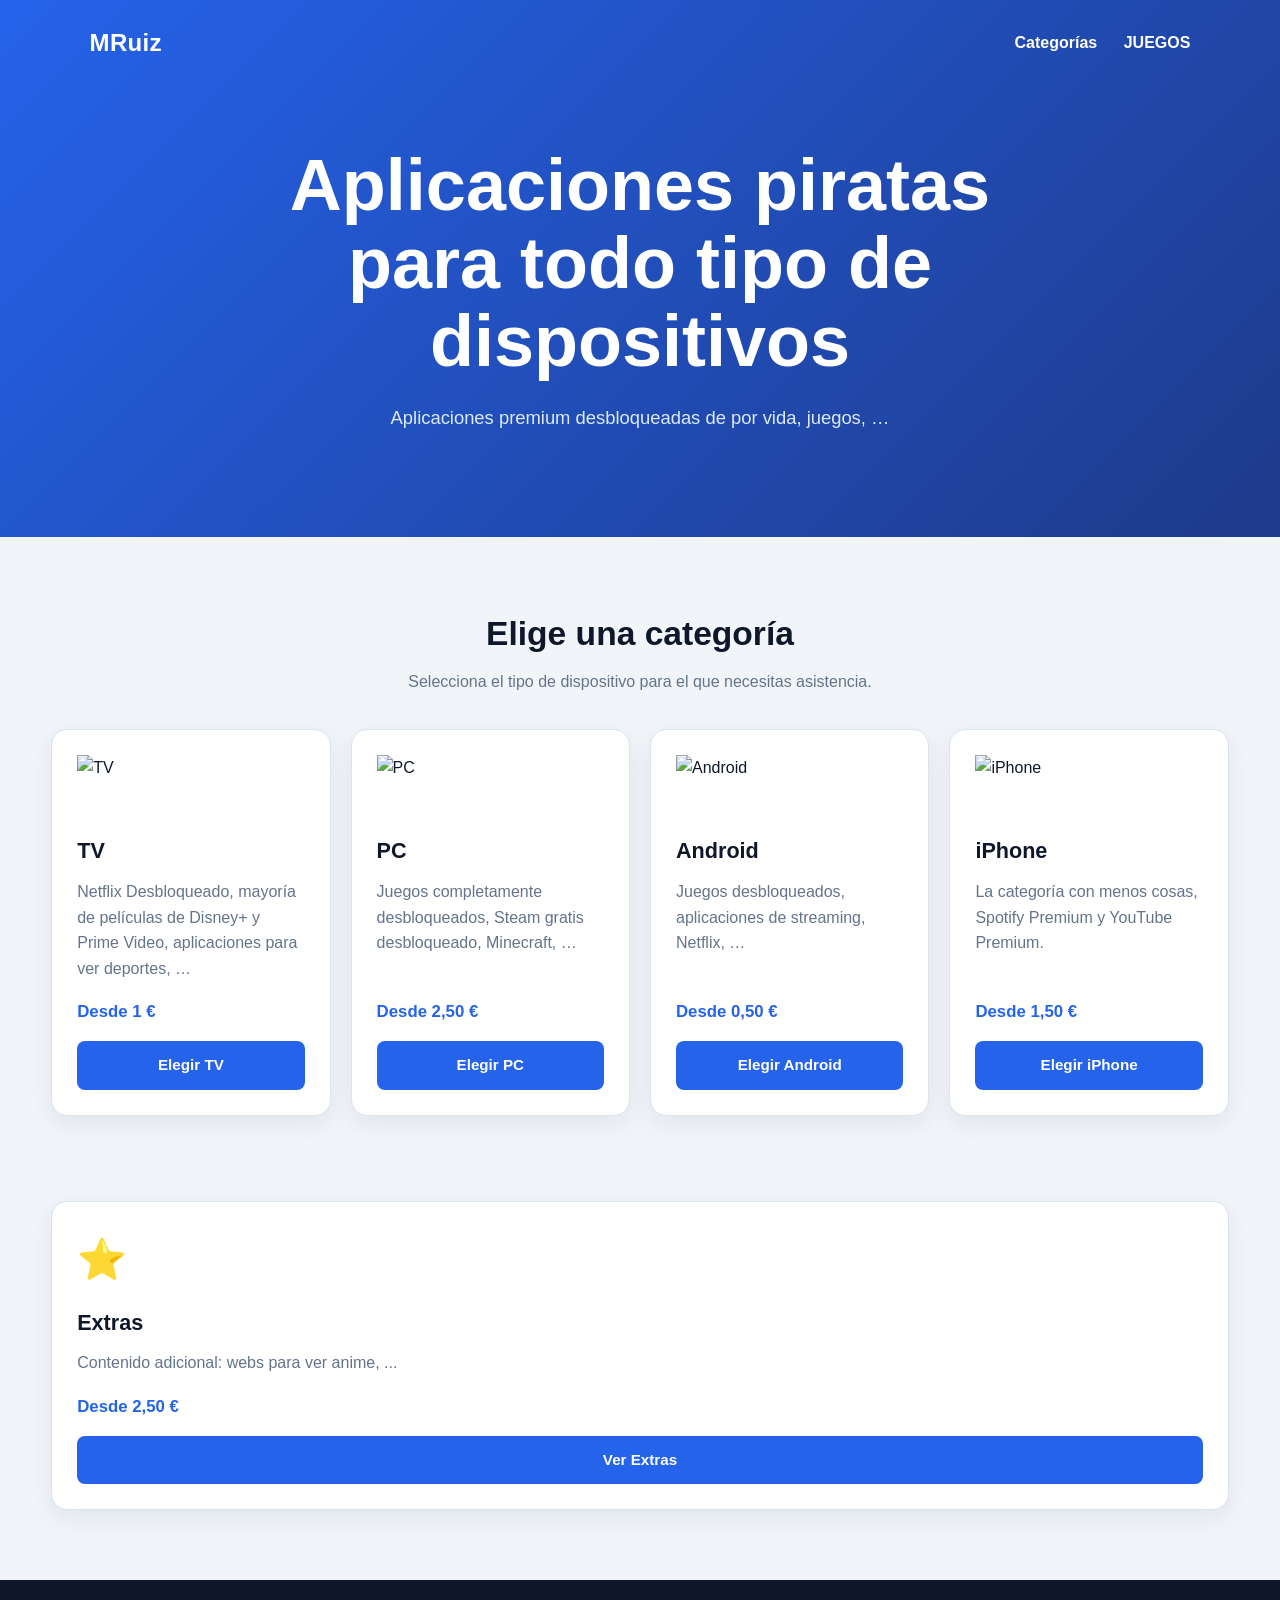
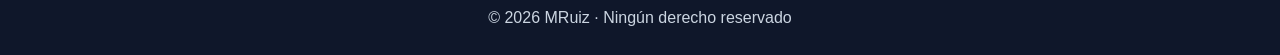
==== index.html @ c88e75e3 "1ra sixsebem" ====
<!DOCTYPE html>
<html lang="es">

<head>
  <base target="_top">

  <meta charset="UTF-8">
  <meta
    name="viewport"
    content="width=device-width, initial-scale=1.0"
  >

  <title>MRuiz</title>

  <style>
    :root {
      --blau: #2563eb;
      --blau-fosc: #1e3a8a;
      --negre: #0f172a;
      --gris: #64748b;
      --gris-clar: #f1f5f9;
      --blanc: #ffffff;
      --verd: #15803d;
      --vermell: #b91c1c;
      --vora: #dbe3ef;
    }

    * {
      box-sizing: border-box;
      margin: 0;
      padding: 0;
    }

    html {
      scroll-behavior: smooth;
    }

    body {
      font-family: Arial, Helvetica, sans-serif;
      background: var(--gris-clar);
      color: var(--negre);
      line-height: 1.6;
    }

    header {
      color: white;
      background:
        linear-gradient(
          135deg,
          #2563eb,
          #1e3a8a
        );
      padding: 24px 7% 75px;
    }

    nav {
      display: flex;
      justify-content: space-between;
      align-items: center;
      max-width: 1180px;
      margin: 0 auto;
    }

    .logo {
      font-size: 1.5rem;
      font-weight: bold;
      letter-spacing: 0.3px;
    }

    nav a {
      color: white;
      text-decoration: none;
      font-weight: bold;
      margin-left: 22px;
    }

    nav a:hover {
      text-decoration: underline;
    }

    .hero {
      max-width: 850px;
      margin: 85px auto 15px;
      text-align: center;
    }

    .hero h1 {
      font-size: clamp(2.3rem, 6vw, 4.5rem);
      line-height: 1.08;
      margin-bottom: 22px;
    }

    .hero p {
      max-width: 700px;
      margin: 0 auto 30px;
      color: #dbeafe;
      font-size: 1.15rem;
    }

    main {
      width: min(1180px, 92%);
      margin: 0 auto;
      padding: 70px 0;
    }

    .titol-seccio {
      margin-bottom: 35px;
      text-align: center;
    }

    .titol-seccio h2 {
      margin-bottom: 8px;
      font-size: 2.1rem;
    }

    .titol-seccio p {
      color: var(--gris);
    }

    .categories {
      display: grid;
      grid-template-columns: repeat(4, 1fr);
      gap: 20px;
      margin-bottom: 85px;
    }

    .targeta {
      display: flex;
      flex-direction: column;
      padding: 25px;
      border: 1px solid var(--vora);
      border-radius: 16px;
      background: var(--blanc);
      box-shadow: 0 8px 25px rgba(15, 23, 42, 0.07);
      transition: transform 0.2s, box-shadow 0.2s;
    }

    .targeta:hover {
      transform: translateY(-7px);
      box-shadow: 0 14px 32px rgba(15, 23, 42, 0.14);
    }

    .icona-img {
      height: 64px;
      width: auto;
      object-fit: contain;
      margin-bottom: 15px;
      display: block;
    }

    .icona-img.android {
      height: 128px;
    }

    .targeta h3 {
      margin-bottom: 10px;
      font-size: 1.35rem;
    }

    .targeta p {
      flex: 1;
      margin-bottom: 18px;
      color: var(--gris);
    }

    .preu {
      margin-bottom: 15px;
      color: var(--blau);
      font-size: 1.05rem;
      font-weight: bold;
    }

    .boto-categoria {
      width: 100%;
      padding: 12px;
      border: none;
      border-radius: 8px;
      background: var(--blau);
      color: white;
      font-size: 0.95rem;
      font-weight: bold;
      cursor: pointer;
      transition: background 0.2s, transform 0.2s;
      text-decoration: none;
      display: block;
      text-align: center;
    }

    .boto-categoria:hover {
      background: var(--blau-fosc);
      transform: translateY(-2px);
    }

    footer {
      padding: 25px;
      background: var(--negre);
      color: #cbd5e1;
      text-align: center;
    }

    @media (max-width: 1000px) {
      .categories {
        grid-template-columns: repeat(2, 1fr);
      }
    }

    @media (max-width: 600px) {
      header {
        padding: 20px 5% 55px;
      }

      nav {
        flex-direction: column;
        gap: 15px;
      }

      nav a {
        margin: 0 7px;
      }

      .hero {
        margin-top: 55px;
      }

      .categories {
        grid-template-columns: 1fr;
      }
    }
  </style>
</head>

<body>
  <header id="inici">
    <nav>
      <div class="logo">MRuiz</div>

      <div>
        <a href="#categories">Categorías</a>
        <a href="juegos.html">JUEGOS</a>
      </div>
    </nav>

    <section class="hero">
      <h1>Aplicaciones piratas para todo tipo de dispositivos</h1>

      <p>
        Aplicaciones premium desbloqueadas de por vida, juegos, …
      </p>
    </section>
  </header>

  <main>
    <section id="categories">
      <div class="titol-seccio">
        <h2>Elige una categoría</h2>

        <p>
          Selecciona el tipo de dispositivo para el que
          necesitas asistencia.
        </p>
      </div>

      <div class="categories">
        <!-- TV -->
        <article class="targeta">
          <img
            src="https://i.imgur.com/viWbQj2.png"
            alt="TV"
            class="icona-img"
          >

          <h3>TV</h3>

          <p>
            Netflix Desbloqueado, mayoría de películas de
            Disney+ y Prime Video, aplicaciones para ver
            deportes, …
          </p>

          <div class="preu">Desde 1 €</div>

          <a
            href="TV.html"
            class="boto-categoria"
          >
            Elegir TV
          </a>
        </article>

        <!-- PC -->
        <article class="targeta">
          <img
            src="https://imgur.com/5AuU44c.png"
            alt="PC"
            class="icona-img"
          >

          <h3>PC</h3>

          <p>
            Juegos completamente desbloqueados, Steam gratis
            desbloqueado, Minecraft, …
          </p>

          <div class="preu">Desde 2,50 €</div>

          <a
            href="PC.html"
            class="boto-categoria"
          >
            Elegir PC
          </a>
        </article>

        <!-- Android -->
        <article class="targeta">
          <img
            src="https://imgur.com/zH8wDSw.png"
            alt="Android"
            class="icona-img"
          >

          <h3>Android</h3>

          <p>
            Juegos desbloqueados, aplicaciones de streaming,
            Netflix, …
          </p>

          <div class="preu">Desde 0,50 €</div>

          <a
            href="Android.html"
            class="boto-categoria"
          >
            Elegir Android
          </a>
        </article>

        <!-- iPhone -->
        <article class="targeta">
          <img
            src="https://i.imgur.com/5x7mATu.png"
            alt="iPhone"
            class="icona-img"
          >

          <h3>iPhone</h3>

          <p>
            La categoría con menos cosas, Spotify Premium y
            YouTube Premium.
          </p>

          <div class="preu">Desde 1,50 €</div>

          <a
            href="iPhone.html"
            class="boto-categoria"
          >
            Elegir iPhone
          </a>
        </article>
      </div>
          <!-- Extras -->
<article class="targeta">
  <div class="icona" style="font-size: 2.5rem; margin-bottom: 15px;">
    ⭐
  </div>

  <h3>Extras</h3>

  <p>
    Contenido adicional: webs para ver anime, ...
  </p>

  <div class="preu">Desde 2,50 €</div>

  <a
    href="Extras.html"
    class="boto-categoria"
  >
    Ver Extras
  </a>
</article>
    </section>
  </main>

  <footer>
    © 2026 MRuiz · Ningún derecho reservado
  </footer>
</body>

</html>
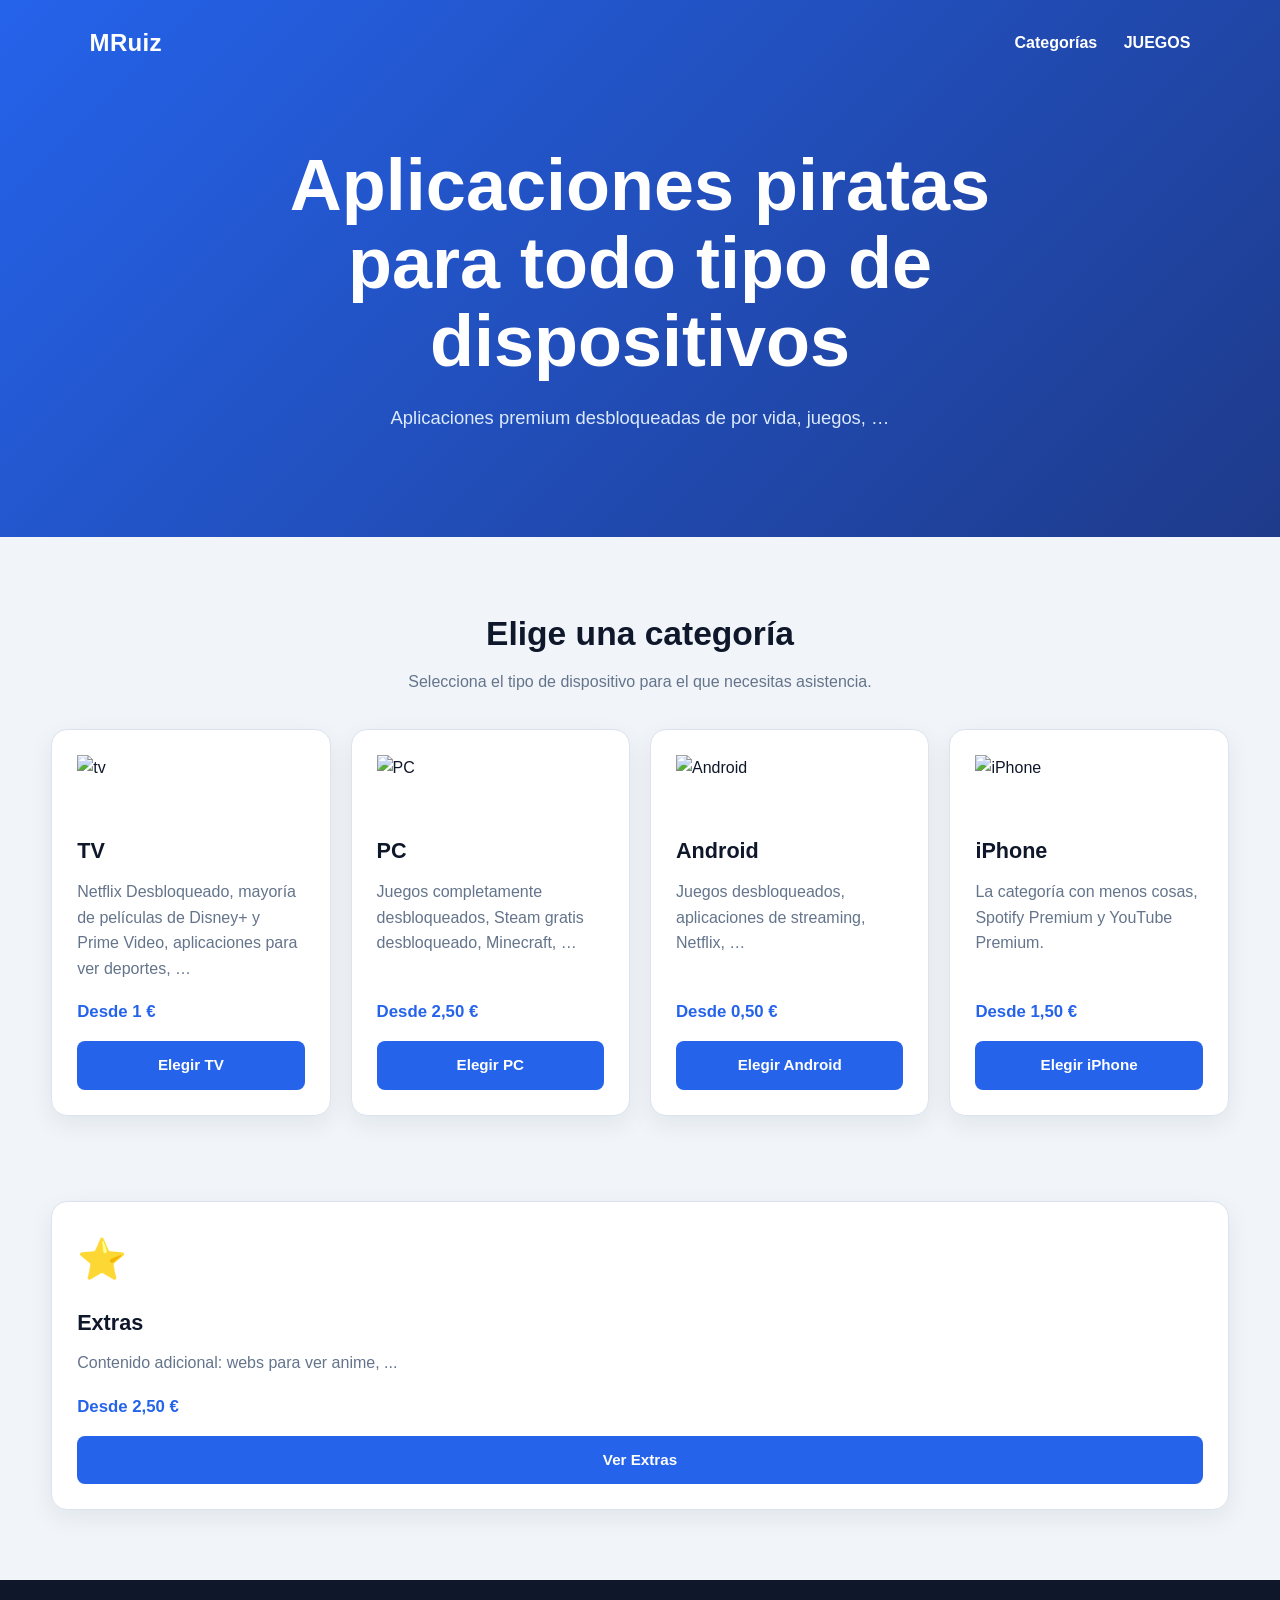
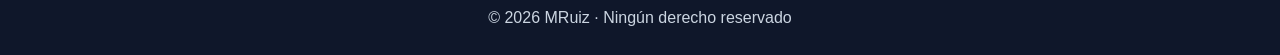
==== commit d17e649f: "Fix HTML links and alt attributes to lowercase" ====
--- a/index.html
+++ b/index.html
@@ -265,7 +265,7 @@
         <article class="targeta">
           <img
             src="https://i.imgur.com/viWbQj2.png"
-            alt="TV"
+            alt="tv"
             class="icona-img"
           >
 
@@ -280,7 +280,7 @@
           <div class="preu">Desde 1 €</div>
 
           <a
-            href="TV.html"
+            href="tv.html"
             class="boto-categoria"
           >
             Elegir TV
@@ -305,7 +305,7 @@
           <div class="preu">Desde 2,50 €</div>
 
           <a
-            href="PC.html"
+            href="pc.html"
             class="boto-categoria"
           >
             Elegir PC
@@ -330,7 +330,7 @@
           <div class="preu">Desde 0,50 €</div>
 
           <a
-            href="Android.html"
+            href="android.html"
             class="boto-categoria"
           >
             Elegir Android
@@ -355,7 +355,7 @@
           <div class="preu">Desde 1,50 €</div>
 
           <a
-            href="iPhone.html"
+            href="iphone.html"
             class="boto-categoria"
           >
             Elegir iPhone
@@ -391,4 +391,4 @@
   </footer>
 </body>
 
-</html>+</html>
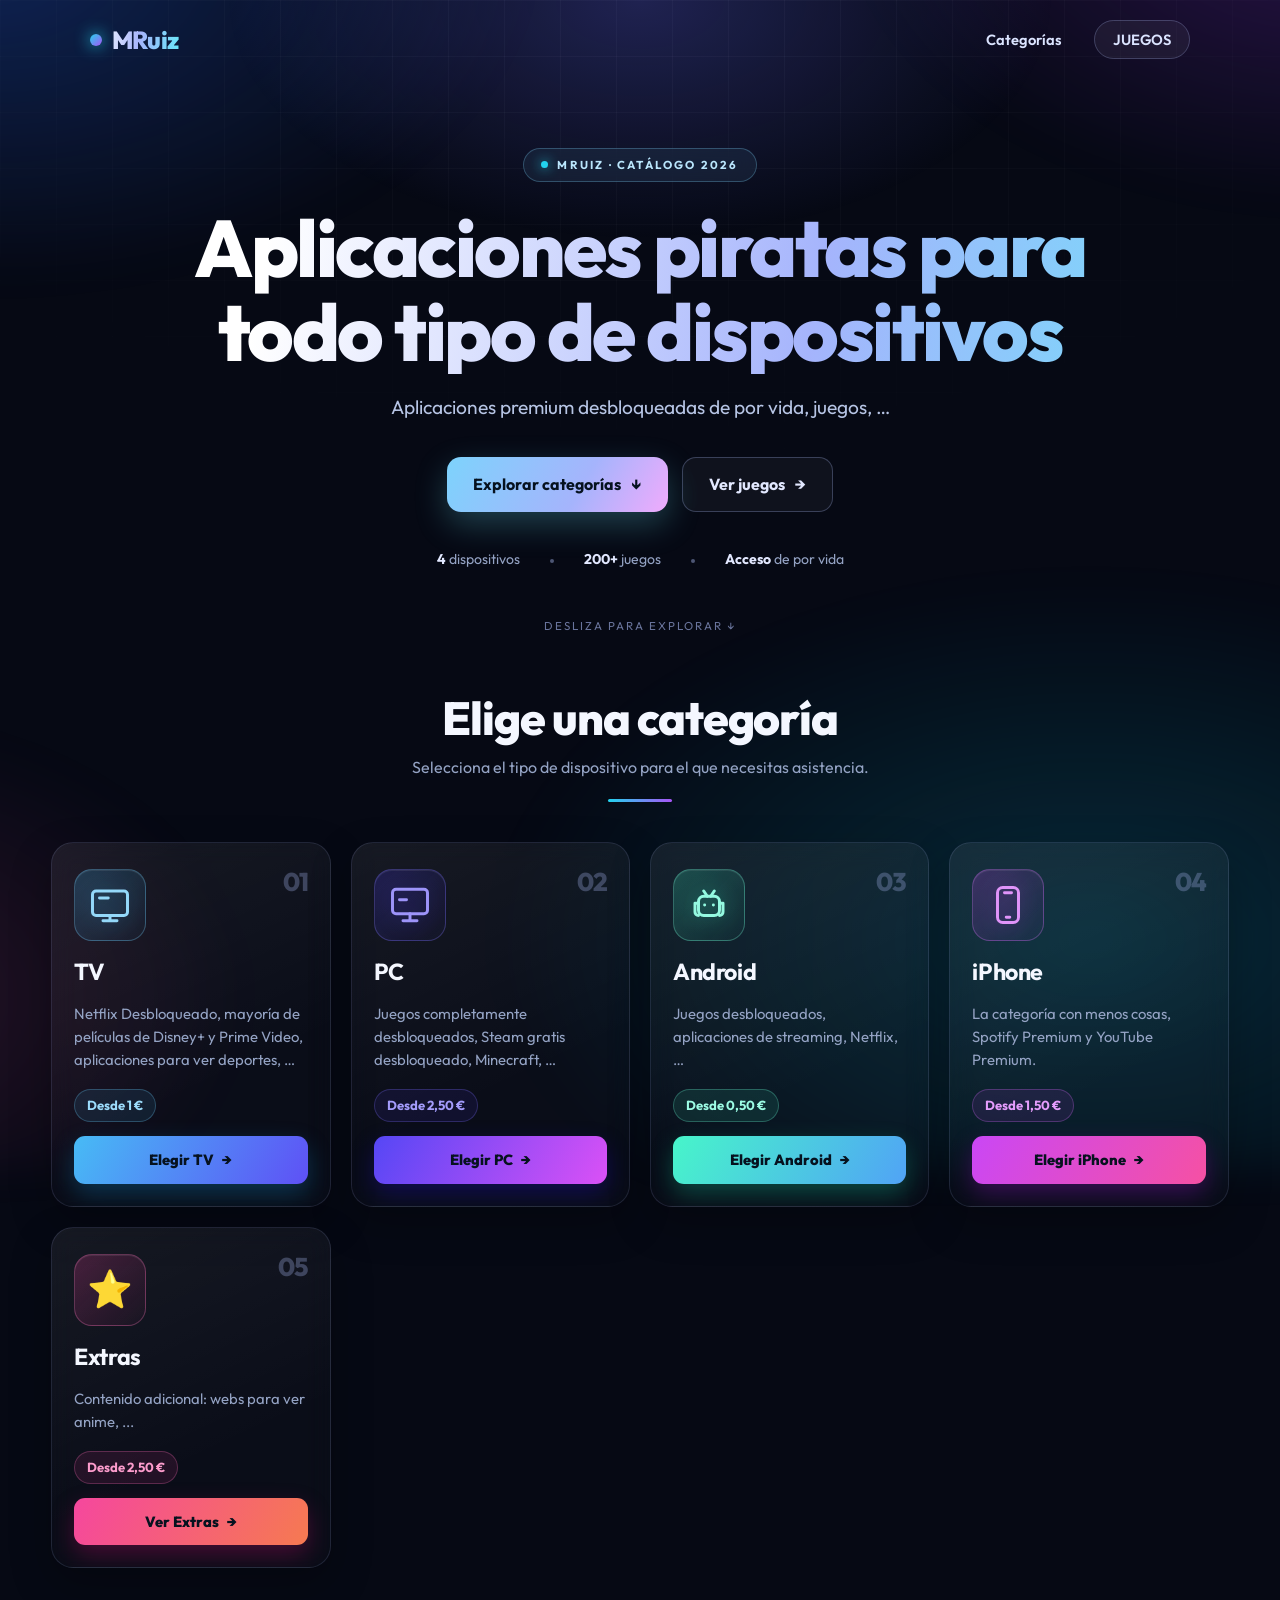
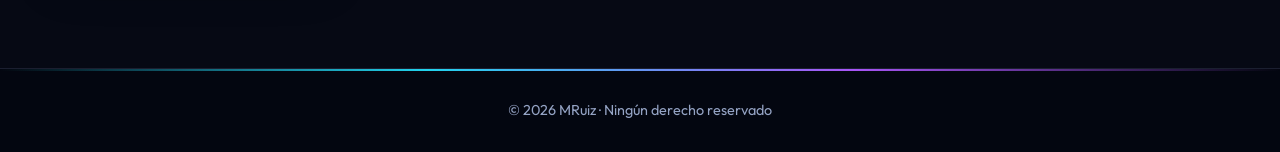
==== commit 61136159: "yooo" ====
--- a/index.html
+++ b/index.html
@@ -5,24 +5,24 @@
   <base target="_top">
 
   <meta charset="UTF-8">
-  <meta
-    name="viewport"
-    content="width=device-width, initial-scale=1.0"
-  >
+  <meta name="viewport" content="width=device-width, initial-scale=1.0">
+  <meta name="theme-color" content="#060914">
+  <meta name="description" content="MRuiz - Aplicaciones premium desbloqueadas para TV, PC, Android e iPhone.">
 
   <title>MRuiz</title>
+  <link rel="icon" type="image/png" href="favicon.png">
 
   <style>
+    @import url('https://fonts.googleapis.com/css2?family=Outfit:wght@400;500;600;700;800&display=swap');
+
     :root {
-      --blau: #2563eb;
-      --blau-fosc: #1e3a8a;
-      --negre: #0f172a;
-      --gris: #64748b;
-      --gris-clar: #f1f5f9;
-      --blanc: #ffffff;
-      --verd: #15803d;
-      --vermell: #b91c1c;
-      --vora: #dbe3ef;
+      --bg: #060914;
+      --panel: rgba(255, 255, 255, 0.045);
+      --border: rgba(148, 163, 214, 0.16);
+      --text: #f4f7ff;
+      --muted: #94a3c4;
+      --cyan: #22d3ee;
+      --violet: #a855f7;
     }
 
     * {
@@ -36,24 +36,66 @@
     }
 
     body {
-      font-family: Arial, Helvetica, sans-serif;
-      background: var(--gris-clar);
-      color: var(--negre);
+      font-family: 'Outfit', 'Segoe UI', system-ui, sans-serif;
+      background: var(--bg);
+      color: var(--text);
       line-height: 1.6;
+      min-height: 100vh;
+      overflow-x: hidden;
+      -webkit-font-smoothing: antialiased;
+    }
+
+    /* Fondo animado con auroras y rejilla */
+    body::before {
+      content: "";
+      position: fixed;
+      inset: -30%;
+      z-index: -2;
+      pointer-events: none;
+      background:
+        radial-gradient(38% 32% at 18% 16%, rgba(37, 99, 235, 0.30), transparent 70%),
+        radial-gradient(34% 30% at 84% 12%, rgba(147, 51, 234, 0.26), transparent 70%),
+        radial-gradient(42% 36% at 72% 84%, rgba(6, 182, 212, 0.20), transparent 70%),
+        radial-gradient(30% 28% at 10% 88%, rgba(236, 72, 153, 0.16), transparent 70%);
+      filter: blur(20px);
+      animation: drift 24s ease-in-out infinite alternate;
+    }
+
+    body::after {
+      content: "";
+      position: fixed;
+      inset: 0;
+      z-index: -1;
+      pointer-events: none;
+      background-image:
+        linear-gradient(rgba(255, 255, 255, 0.035) 1px, transparent 1px),
+        linear-gradient(90deg, rgba(255, 255, 255, 0.035) 1px, transparent 1px);
+      background-size: 56px 56px;
+      -webkit-mask-image: radial-gradient(ellipse 85% 65% at 50% 0%, #000 15%, transparent 85%);
+      mask-image: radial-gradient(ellipse 85% 65% at 50% 0%, #000 15%, transparent 85%);
     }
 
     header {
-      color: white;
-      background:
-        linear-gradient(
-          135deg,
-          #2563eb,
-          #1e3a8a
-        );
-      padding: 24px 7% 75px;
+      position: relative;
+      overflow: hidden;
+      padding: 20px 7% 80px;
+    }
+
+    .header-glow {
+      position: absolute;
+      top: -260px;
+      left: 50%;
+      width: 900px;
+      height: 520px;
+      transform: translateX(-50%);
+      background: radial-gradient(ellipse, rgba(99, 102, 241, 0.28), transparent 65%);
+      pointer-events: none;
+      animation: breathe 8s ease-in-out infinite alternate;
     }
 
     nav {
+      position: relative;
+      z-index: 3;
       display: flex;
       justify-content: space-between;
       align-items: center;
@@ -62,191 +104,555 @@
     }
 
     .logo {
-      font-size: 1.5rem;
-      font-weight: bold;
-      letter-spacing: 0.3px;
+      display: inline-flex;
+      align-items: center;
+      gap: 10px;
+      font-size: 1.55rem;
+      font-weight: 800;
+      letter-spacing: -0.6px;
+      background: linear-gradient(100deg, #ffffff 10%, #a5b4fc 55%, #67e8f9);
+      -webkit-background-clip: text;
+      background-clip: text;
+      color: transparent;
+    }
+
+    .logo::before {
+      content: "";
+      width: 12px;
+      height: 12px;
+      border-radius: 50%;
+      background: linear-gradient(135deg, var(--cyan), var(--violet));
+      box-shadow: 0 0 16px var(--cyan);
+      animation: pulse 2.4s ease-in-out infinite;
     }
 
     nav a {
-      color: white;
+      color: #dbe4ff;
       text-decoration: none;
-      font-weight: bold;
-      margin-left: 22px;
+      font-weight: 600;
+      font-size: 0.92rem;
+      margin-left: 10px;
+      padding: 9px 18px;
+      border: 1px solid transparent;
+      border-radius: 999px;
+      transition: color 0.25s, border-color 0.25s, background 0.25s, transform 0.25s;
     }
 
     nav a:hover {
-      text-decoration: underline;
+      color: #fff;
+      text-decoration: none;
+      border-color: rgba(103, 232, 249, 0.45);
+      background: rgba(103, 232, 249, 0.08);
+      transform: translateY(-2px);
+    }
+
+    nav a.nav-juegos {
+      border-color: rgba(148, 163, 214, 0.3);
+      background: rgba(255, 255, 255, 0.05);
     }
 
     .hero {
-      max-width: 850px;
-      margin: 85px auto 15px;
+      position: relative;
+      z-index: 2;
+      max-width: 920px;
+      margin: 88px auto 10px;
       text-align: center;
     }
 
+    .eyebrow {
+      display: inline-flex;
+      align-items: center;
+      gap: 9px;
+      padding: 7px 17px;
+      border: 1px solid rgba(125, 211, 252, 0.28);
+      border-radius: 999px;
+      background: rgba(125, 211, 252, 0.08);
+      backdrop-filter: blur(8px);
+      color: #bae6fd;
+      font-size: 0.72rem;
+      font-weight: 700;
+      letter-spacing: 2.2px;
+      animation: fadeUp 0.7s 0.05s both;
+    }
+
+    .eyebrow span {
+      width: 7px;
+      height: 7px;
+      border-radius: 50%;
+      background: var(--cyan);
+      box-shadow: 0 0 12px var(--cyan);
+      animation: pulse 2s ease-in-out infinite;
+    }
+
     .hero h1 {
-      font-size: clamp(2.3rem, 6vw, 4.5rem);
-      line-height: 1.08;
-      margin-bottom: 22px;
+      margin: 24px 0 18px;
+      font-size: clamp(2.4rem, 6.4vw, 5rem);
+      font-weight: 800;
+      line-height: 1.05;
+      letter-spacing: -2.5px;
+      background: linear-gradient(100deg, #ffffff 5%, #a5b4fc 35%, #67e8f9 62%, #f0abfc 95%);
+      background-size: 200% auto;
+      -webkit-background-clip: text;
+      background-clip: text;
+      color: transparent;
+      animation: shimmer 9s linear infinite, fadeUp 0.8s 0.15s both;
     }
 
     .hero p {
-      max-width: 700px;
-      margin: 0 auto 30px;
-      color: #dbeafe;
-      font-size: 1.15rem;
+      max-width: 650px;
+      margin: 0 auto;
+      color: #b6c4e4;
+      font-size: clamp(1rem, 2vw, 1.2rem);
+      animation: fadeUp 0.8s 0.25s both;
+    }
+
+    .hero-cta {
+      display: flex;
+      justify-content: center;
+      flex-wrap: wrap;
+      gap: 14px;
+      margin: 34px 0 36px;
+      animation: fadeUp 0.8s 0.35s both;
+    }
+
+    .btn-primary,
+    .btn-ghost {
+      position: relative;
+      display: inline-flex;
+      align-items: center;
+      justify-content: center;
+      gap: 10px;
+      padding: 14px 26px;
+      border-radius: 14px;
+      font-family: inherit;
+      font-size: 1rem;
+      font-weight: 700;
+      text-decoration: none;
+      overflow: hidden;
+      transition: transform 0.3s, box-shadow 0.3s, border-color 0.3s, background 0.3s;
+    }
+
+    .btn-primary {
+      color: #06121f;
+      background: linear-gradient(120deg, #7dd3fc, #a5b4fc 60%, #f0abfc);
+      box-shadow: 0 12px 32px rgba(103, 232, 249, 0.25);
+    }
+
+    .btn-primary::after {
+      content: "";
+      position: absolute;
+      inset: 0;
+      background: linear-gradient(100deg, transparent 20%, rgba(255, 255, 255, 0.6) 50%, transparent 80%);
+      transform: translateX(-120%);
+      transition: transform 0.7s ease;
+    }
+
+    .btn-primary:hover::after {
+      transform: translateX(120%);
+    }
+
+    .btn-primary:hover {
+      transform: translateY(-3px);
+      box-shadow: 0 18px 40px rgba(103, 232, 249, 0.4);
+    }
+
+    .btn-ghost {
+      color: #e2e8ff;
+      border: 1px solid rgba(148, 163, 214, 0.32);
+      background: rgba(255, 255, 255, 0.04);
+      backdrop-filter: blur(8px);
+    }
+
+    .btn-ghost:hover {
+      transform: translateY(-3px);
+      border-color: rgba(167, 139, 250, 0.6);
+      background: rgba(167, 139, 250, 0.1);
+      box-shadow: 0 14px 34px rgba(167, 139, 250, 0.2);
+    }
+
+    .hero-stats {
+      display: flex;
+      justify-content: center;
+      flex-wrap: wrap;
+      gap: 12px 30px;
+      color: var(--muted);
+      font-size: 0.88rem;
+      animation: fadeUp 0.8s 0.45s both;
+    }
+
+    .hero-stats b {
+      color: #e2e8ff;
+      font-weight: 700;
+    }
+
+    .hero-stats span:not(:last-child)::after {
+      content: "";
+      display: inline-block;
+      width: 4px;
+      height: 4px;
+      margin-left: 30px;
+      border-radius: 50%;
+      background: rgba(148, 163, 214, 0.5);
+      vertical-align: middle;
+    }
+
+    .scroll-hint {
+      position: absolute;
+      bottom: 26px;
+      left: 50%;
+      transform: translateX(-50%);
+      color: rgba(148, 163, 214, 0.7);
+      font-size: 0.72rem;
+      letter-spacing: 2px;
+      text-transform: uppercase;
+      white-space: nowrap;
+      animation: bounce 2.6s ease-in-out infinite;
     }
 
     main {
+      position: relative;
       width: min(1180px, 92%);
       margin: 0 auto;
-      padding: 70px 0;
+      padding: 20px 0 100px;
     }
 
     .titol-seccio {
-      margin-bottom: 35px;
+      margin-bottom: 40px;
       text-align: center;
     }
 
     .titol-seccio h2 {
-      margin-bottom: 8px;
-      font-size: 2.1rem;
+      font-size: clamp(1.9rem, 4vw, 2.9rem);
+      font-weight: 800;
+      letter-spacing: -1.2px;
     }
 
     .titol-seccio p {
-      color: var(--gris);
+      color: var(--muted);
+    }
+
+    .titol-seccio::after {
+      content: "";
+      display: block;
+      width: 64px;
+      height: 3px;
+      margin: 18px auto 0;
+      border-radius: 3px;
+      background: linear-gradient(90deg, var(--cyan), var(--violet));
     }
 
     .categories {
       display: grid;
-      grid-template-columns: repeat(4, 1fr);
+      grid-template-columns: repeat(auto-fit, minmax(220px, 1fr));
       gap: 20px;
-      margin-bottom: 85px;
     }
 
     .targeta {
+      --hue: 210;
+      position: relative;
       display: flex;
       flex-direction: column;
-      padding: 25px;
-      border: 1px solid var(--vora);
-      border-radius: 16px;
-      background: var(--blanc);
-      box-shadow: 0 8px 25px rgba(15, 23, 42, 0.07);
-      transition: transform 0.2s, box-shadow 0.2s;
+      gap: 12px;
+      padding: 26px 22px 22px;
+      border: 1px solid var(--border);
+      border-radius: 22px;
+      background: linear-gradient(155deg, rgba(255, 255, 255, 0.07), rgba(255, 255, 255, 0.02) 65%);
+      box-shadow: 0 16px 40px rgba(0, 0, 0, 0.25);
+      backdrop-filter: blur(12px);
+      overflow: hidden;
+      opacity: 0;
+      transform: translateY(26px);
+      transition: opacity 0.6s ease, transform 0.5s cubic-bezier(0.2, 0.8, 0.2, 1), box-shadow 0.35s;
+    }
+
+    .targeta.visible {
+      opacity: 1;
+      transform: none;
+    }
+
+    .targeta:nth-child(1) { --hue: 200; }
+    .targeta:nth-child(2) { --hue: 245; }
+    .targeta:nth-child(3) { --hue: 165; }
+    .targeta:nth-child(4) { --hue: 285; }
+    .targeta:nth-child(5) { --hue: 330; }
+
+    .targeta::before {
+      content: "";
+      position: absolute;
+      inset: 0;
+      z-index: 0;
+      pointer-events: none;
+      background: radial-gradient(360px circle at 20% 0%, hsl(var(--hue) 90% 60% / 0.18), transparent 65%);
+      opacity: 0;
+      transition: opacity 0.4s;
+    }
+
+    .targeta:hover::before {
+      opacity: 1;
+    }
+
+    .targeta::after {
+      content: "";
+      position: absolute;
+      inset: -1px;
+      border-radius: inherit;
+      padding: 1px;
+      pointer-events: none;
+      background: linear-gradient(140deg, hsl(var(--hue) 90% 68% / 0.85), transparent 55%);
+      -webkit-mask: linear-gradient(#000 0 0) content-box, linear-gradient(#000 0 0);
+      -webkit-mask-composite: xor;
+      mask-composite: exclude;
+      opacity: 0;
+      transition: opacity 0.4s;
+    }
+
+    .targeta:hover::after {
+      opacity: 1;
+    }
+
+    .targeta > * {
+      position: relative;
+      z-index: 1;
     }
 
     .targeta:hover {
-      transform: translateY(-7px);
-      box-shadow: 0 14px 32px rgba(15, 23, 42, 0.14);
-    }
-
-    .icona-img {
-      height: 64px;
-      width: auto;
+      transform: translateY(-10px);
+      box-shadow: 0 28px 60px rgba(0, 0, 0, 0.4);
+    }
+
+    .card-top {
+      display: flex;
+      justify-content: space-between;
+      align-items: flex-start;
+    }
+
+    .icon-wrap {
+      display: grid;
+      place-items: center;
+      width: 72px;
+      height: 72px;
+      border-radius: 18px;
+      border: 1px solid hsl(var(--hue) 90% 72% / 0.3);
+      background: linear-gradient(135deg, hsl(var(--hue) 90% 60% / 0.22), hsl(var(--hue) 90% 60% / 0.03));
+      box-shadow: inset 0 1px 0 rgba(255, 255, 255, 0.08);
+      transition: transform 0.4s cubic-bezier(0.2, 0.8, 0.2, 1);
+    }
+
+    .targeta:hover .icon-wrap {
+      transform: translateY(-4px) rotate(-4deg) scale(1.06);
+    }
+
+    .icon-wrap img {
+      max-width: 68%;
+      max-height: 68%;
       object-fit: contain;
-      margin-bottom: 15px;
-      display: block;
-    }
-
-    .icona-img.android {
-      height: 128px;
+      filter: drop-shadow(0 6px 10px rgba(0, 0, 0, 0.4));
+    }
+
+    .icon-wrap .fallback-icon {
+      display: none;
+      width: 42px;
+      height: 42px;
+      fill: none;
+      stroke: hsl(var(--hue) 90% 78%);
+      stroke-width: 1.7;
+      stroke-linecap: round;
+      stroke-linejoin: round;
+      filter: drop-shadow(0 0 10px hsl(var(--hue) 90% 60% / 0.35));
+    }
+
+    .icon-wrap.emoji {
+      font-size: 2.3rem;
+    }
+
+    .card-index {
+      color: rgba(148, 163, 214, 0.35);
+      font-size: 1.6rem;
+      font-weight: 800;
+      line-height: 1;
+      letter-spacing: -1px;
     }
 
     .targeta h3 {
-      margin-bottom: 10px;
-      font-size: 1.35rem;
+      font-size: 1.45rem;
+      font-weight: 700;
+      letter-spacing: -0.4px;
     }
 
     .targeta p {
       flex: 1;
-      margin-bottom: 18px;
-      color: var(--gris);
+      color: var(--muted);
+      font-size: 0.93rem;
+      line-height: 1.55;
+    }
+
+    .card-bottom {
+      display: flex;
+      flex-direction: column;
+      gap: 14px;
+      margin-top: 6px;
     }
 
     .preu {
-      margin-bottom: 15px;
-      color: var(--blau);
-      font-size: 1.05rem;
-      font-weight: bold;
+      display: inline-flex;
+      align-self: flex-start;
+      padding: 5px 12px;
+      border: 1px solid hsl(var(--hue) 90% 70% / 0.28);
+      border-radius: 999px;
+      background: hsl(var(--hue) 90% 60% / 0.1);
+      color: hsl(var(--hue) 95% 80%);
+      font-size: 0.82rem;
+      font-weight: 700;
     }
 
     .boto-categoria {
+      display: flex;
+      align-items: center;
+      justify-content: center;
+      gap: 8px;
       width: 100%;
       padding: 12px;
       border: none;
-      border-radius: 8px;
-      background: var(--blau);
-      color: white;
-      font-size: 0.95rem;
-      font-weight: bold;
-      cursor: pointer;
-      transition: background 0.2s, transform 0.2s;
+      border-radius: 11px;
+      background: linear-gradient(120deg, hsl(var(--hue) 90% 62%), hsl(calc(var(--hue) + 45) 90% 64%));
+      color: #06121f;
+      font-family: inherit;
+      font-size: 0.92rem;
+      font-weight: 800;
       text-decoration: none;
-      display: block;
+      box-shadow: 0 10px 24px hsl(var(--hue) 90% 50% / 0.25);
+      transition: filter 0.25s, transform 0.25s, box-shadow 0.25s;
+    }
+
+    .boto-categoria span {
+      transition: transform 0.25s;
+    }
+
+    .boto-categoria:hover {
+      color: #06121f;
+      text-decoration: none;
+      filter: brightness(1.1);
+      transform: translateY(-2px);
+      box-shadow: 0 14px 30px hsl(var(--hue) 90% 50% / 0.4);
+    }
+
+    .boto-categoria:hover span {
+      transform: translateX(4px);
+    }
+
+    footer {
+      position: relative;
+      padding: 30px 20px;
+      border-top: 1px solid var(--border);
+      background: rgba(4, 7, 16, 0.85);
+      color: var(--muted);
       text-align: center;
-    }
-
-    .boto-categoria:hover {
-      background: var(--blau-fosc);
-      transform: translateY(-2px);
-    }
-
-    footer {
-      padding: 25px;
-      background: var(--negre);
-      color: #cbd5e1;
-      text-align: center;
-    }
-
-    @media (max-width: 1000px) {
-      .categories {
-        grid-template-columns: repeat(2, 1fr);
+      font-size: 0.9rem;
+    }
+
+    footer::before {
+      content: "";
+      position: absolute;
+      top: 0;
+      left: 0;
+      right: 0;
+      height: 2px;
+      background: linear-gradient(90deg, transparent, #22d3ee, #a855f7, transparent);
+    }
+
+    @keyframes drift {
+      0% { transform: translate3d(-2%, -1%, 0) scale(1); }
+      50% { transform: translate3d(3%, 2%, 0) scale(1.08); }
+      100% { transform: translate3d(-1%, 3%, 0) scale(1.02); }
+    }
+
+    @keyframes breathe {
+      from { opacity: 0.6; transform: translateX(-50%) scale(0.95); }
+      to { opacity: 1; transform: translateX(-50%) scale(1.08); }
+    }
+
+    @keyframes pulse {
+      0%, 100% { opacity: 1; transform: scale(1); }
+      50% { opacity: 0.55; transform: scale(0.8); }
+    }
+
+    @keyframes shimmer {
+      to { background-position: 200% center; }
+    }
+
+    @keyframes fadeUp {
+      from { opacity: 0; transform: translateY(22px); }
+      to { opacity: 1; transform: none; }
+    }
+
+    @keyframes bounce {
+      0%, 100% { transform: translate(-50%, 0); opacity: 0.7; }
+      50% { transform: translate(-50%, 8px); opacity: 1; }
+    }
+
+    @media (max-width: 700px) {
+      header { padding: 18px 5% 70px; }
+
+      nav { flex-direction: column; gap: 14px; }
+
+      nav a { margin: 0 5px; padding: 8px 14px; }
+
+      .hero { margin-top: 60px; }
+
+      .hero-stats span:not(:last-child)::after { margin-left: 14px; }
+
+      .categories { grid-template-columns: 1fr; }
+
+      .scroll-hint { display: none; }
+    }
+
+    @media (prefers-reduced-motion: reduce) {
+      *, *::before, *::after {
+        animation-duration: 0.001ms !important;
+        animation-iteration-count: 1 !important;
+        transition-duration: 0.001ms !important;
       }
-    }
-
-    @media (max-width: 600px) {
-      header {
-        padding: 20px 5% 55px;
-      }
-
-      nav {
-        flex-direction: column;
-        gap: 15px;
-      }
-
-      nav a {
-        margin: 0 7px;
-      }
-
-      .hero {
-        margin-top: 55px;
-      }
-
-      .categories {
-        grid-template-columns: 1fr;
-      }
+
+      .targeta { opacity: 1; transform: none; }
     }
   </style>
 </head>
 
 <body>
   <header id="inici">
+    <div class="header-glow"></div>
+
     <nav>
       <div class="logo">MRuiz</div>
 
       <div>
         <a href="#categories">Categorías</a>
-        <a href="juegos.html">JUEGOS</a>
+        <a href="juegos.html" class="nav-juegos">JUEGOS</a>
       </div>
     </nav>
 
     <section class="hero">
+      <div class="eyebrow"><span></span> MRUIZ · CATÁLOGO 2026</div>
+
       <h1>Aplicaciones piratas para todo tipo de dispositivos</h1>
 
       <p>
         Aplicaciones premium desbloqueadas de por vida, juegos, …
       </p>
+
+      <div class="hero-cta">
+        <a href="#categories" class="btn-primary">Explorar categorías <span>↓</span></a>
+        <a href="juegos.html" class="btn-ghost">Ver juegos <span>→</span></a>
+      </div>
+
+      <div class="hero-stats">
+        <span><b>4</b> dispositivos</span>
+        <span><b>200+</b> juegos</span>
+        <span><b>Acceso</b> de por vida</span>
+      </div>
     </section>
+
+    <div class="scroll-hint">Desliza para explorar ↓</div>
   </header>
 
   <main>
@@ -263,11 +669,16 @@
       <div class="categories">
         <!-- TV -->
         <article class="targeta">
-          <img
-            src="https://i.imgur.com/viWbQj2.png"
-            alt="tv"
-            class="icona-img"
-          >
+          <div class="card-top">
+            <div class="icon-wrap">
+              <img src="https://i.imgur.com/viWbQj2.png" alt="TV" onerror="this.style.display='none';this.nextElementSibling.style.display='block'">
+              <svg class="fallback-icon" viewBox="0 0 24 24" aria-hidden="true">
+                <rect x="2" y="4" width="20" height="14" rx="2"></rect>
+                <path d="M8 21h8M12 18v3M6 8h5"></path>
+              </svg>
+            </div>
+            <span class="card-index">01</span>
+          </div>
 
           <h3>TV</h3>
 
@@ -277,23 +688,27 @@
             deportes, …
           </p>
 
-          <div class="preu">Desde 1 €</div>
-
-          <a
-            href="tv.html"
-            class="boto-categoria"
-          >
-            Elegir TV
-          </a>
+          <div class="card-bottom">
+            <div class="preu">Desde 1 €</div>
+
+            <a href="tv.html" class="boto-categoria">
+              Elegir TV <span>→</span>
+            </a>
+          </div>
         </article>
 
         <!-- PC -->
         <article class="targeta">
-          <img
-            src="https://imgur.com/5AuU44c.png"
-            alt="PC"
-            class="icona-img"
-          >
+          <div class="card-top">
+            <div class="icon-wrap">
+              <img src="https://i.imgur.com/5AuU44c.png" alt="PC" onerror="this.style.display='none';this.nextElementSibling.style.display='block'">
+              <svg class="fallback-icon" viewBox="0 0 24 24" aria-hidden="true">
+                <rect x="2" y="3" width="20" height="14" rx="2"></rect>
+                <path d="M8 21h8M12 17v4M6 9h4"></path>
+              </svg>
+            </div>
+            <span class="card-index">02</span>
+          </div>
 
           <h3>PC</h3>
 
@@ -302,23 +717,27 @@
             desbloqueado, Minecraft, …
           </p>
 
-          <div class="preu">Desde 2,50 €</div>
-
-          <a
-            href="pc.html"
-            class="boto-categoria"
-          >
-            Elegir PC
-          </a>
+          <div class="card-bottom">
+            <div class="preu">Desde 2,50 €</div>
+
+            <a href="pc.html" class="boto-categoria">
+              Elegir PC <span>→</span>
+            </a>
+          </div>
         </article>
 
         <!-- Android -->
         <article class="targeta">
-          <img
-            src="https://imgur.com/zH8wDSw.png"
-            alt="Android"
-            class="icona-img"
-          >
+          <div class="card-top">
+            <div class="icon-wrap">
+              <img src="https://i.imgur.com/zH8wDSw.png" alt="Android" onerror="this.style.display='none';this.nextElementSibling.style.display='block'">
+              <svg class="fallback-icon" viewBox="0 0 24 24" aria-hidden="true">
+                <rect x="6" y="7" width="12" height="11" rx="3"></rect>
+                <path d="M6 11H4v5a2 2 0 0 0 2 2M18 11h2v5a2 2 0 0 1-2 2M9 4l2 3M15 4l-2 3M9.5 12h.01M14.5 12h.01"></path>
+              </svg>
+            </div>
+            <span class="card-index">03</span>
+          </div>
 
           <h3>Android</h3>
 
@@ -327,23 +746,27 @@
             Netflix, …
           </p>
 
-          <div class="preu">Desde 0,50 €</div>
-
-          <a
-            href="android.html"
-            class="boto-categoria"
-          >
-            Elegir Android
-          </a>
+          <div class="card-bottom">
+            <div class="preu">Desde 0,50 €</div>
+
+            <a href="android.html" class="boto-categoria">
+              Elegir Android <span>→</span>
+            </a>
+          </div>
         </article>
 
         <!-- iPhone -->
         <article class="targeta">
-          <img
-            src="https://i.imgur.com/5x7mATu.png"
-            alt="iPhone"
-            class="icona-img"
-          >
+          <div class="card-top">
+            <div class="icon-wrap">
+              <img src="https://i.imgur.com/5x7mATu.png" alt="iPhone" onerror="this.style.display='none';this.nextElementSibling.style.display='block'">
+              <svg class="fallback-icon" viewBox="0 0 24 24" aria-hidden="true">
+                <rect x="6" y="2" width="12" height="20" rx="3"></rect>
+                <path d="M10 5h4M11 19h2"></path>
+              </svg>
+            </div>
+            <span class="card-index">04</span>
+          </div>
 
           <h3>iPhone</h3>
 
@@ -352,43 +775,75 @@
             YouTube Premium.
           </p>
 
-          <div class="preu">Desde 1,50 €</div>
-
-          <a
-            href="iphone.html"
-            class="boto-categoria"
-          >
-            Elegir iPhone
-          </a>
+          <div class="card-bottom">
+            <div class="preu">Desde 1,50 €</div>
+
+            <a href="iphone.html" class="boto-categoria">
+              Elegir iPhone <span>→</span>
+            </a>
+          </div>
+        </article>
+
+        <!-- Extras -->
+        <article class="targeta">
+          <div class="card-top">
+            <div class="icon-wrap emoji">⭐</div>
+            <span class="card-index">05</span>
+          </div>
+
+          <h3>Extras</h3>
+
+          <p>
+            Contenido adicional: webs para ver anime, ...
+          </p>
+
+          <div class="card-bottom">
+            <div class="preu">Desde 2,50 €</div>
+
+            <a href="extras.html" class="boto-categoria">
+              Ver Extras <span>→</span>
+            </a>
+          </div>
         </article>
       </div>
-          <!-- Extras -->
-<article class="targeta">
-  <div class="icona" style="font-size: 2.5rem; margin-bottom: 15px;">
-    ⭐
-  </div>
-
-  <h3>Extras</h3>
-
-  <p>
-    Contenido adicional: webs para ver anime, ...
-  </p>
-
-  <div class="preu">Desde 2,50 €</div>
-
-  <a
-    href="Extras.html"
-    class="boto-categoria"
-  >
-    Ver Extras
-  </a>
-</article>
     </section>
   </main>
 
   <footer>
     © 2026 MRuiz · Ningún derecho reservado
   </footer>
+
+  <script>
+    const tarjetas = document.querySelectorAll('.targeta');
+
+    if ('IntersectionObserver' in window) {
+      const observador = new IntersectionObserver((entradas, obs) => {
+        entradas.forEach((entrada) => {
+          if (entrada.isIntersecting) {
+            entrada.target.classList.add('visible');
+            obs.unobserve(entrada.target);
+          }
+        });
+      }, { threshold: 0.12, rootMargin: '0px 0px -40px 0px' });
+
+      tarjetas.forEach((tarjeta, i) => {
+        tarjeta.style.transitionDelay = (i % 4) * 80 + 'ms';
+        observador.observe(tarjeta);
+      });
+    } else {
+      tarjetas.forEach((tarjeta) => tarjeta.classList.add('visible'));
+    }
+
+    /* Salvaguarda: asegura que las tarjetas nunca queden invisibles */
+    setTimeout(() => {
+      tarjetas.forEach((tarjeta) => {
+        const rect = tarjeta.getBoundingClientRect();
+        if (rect.top < window.innerHeight && rect.bottom > 0) {
+          tarjeta.classList.add('visible');
+        }
+      });
+    }, 1200);
+  </script>
 </body>
 
 </html>
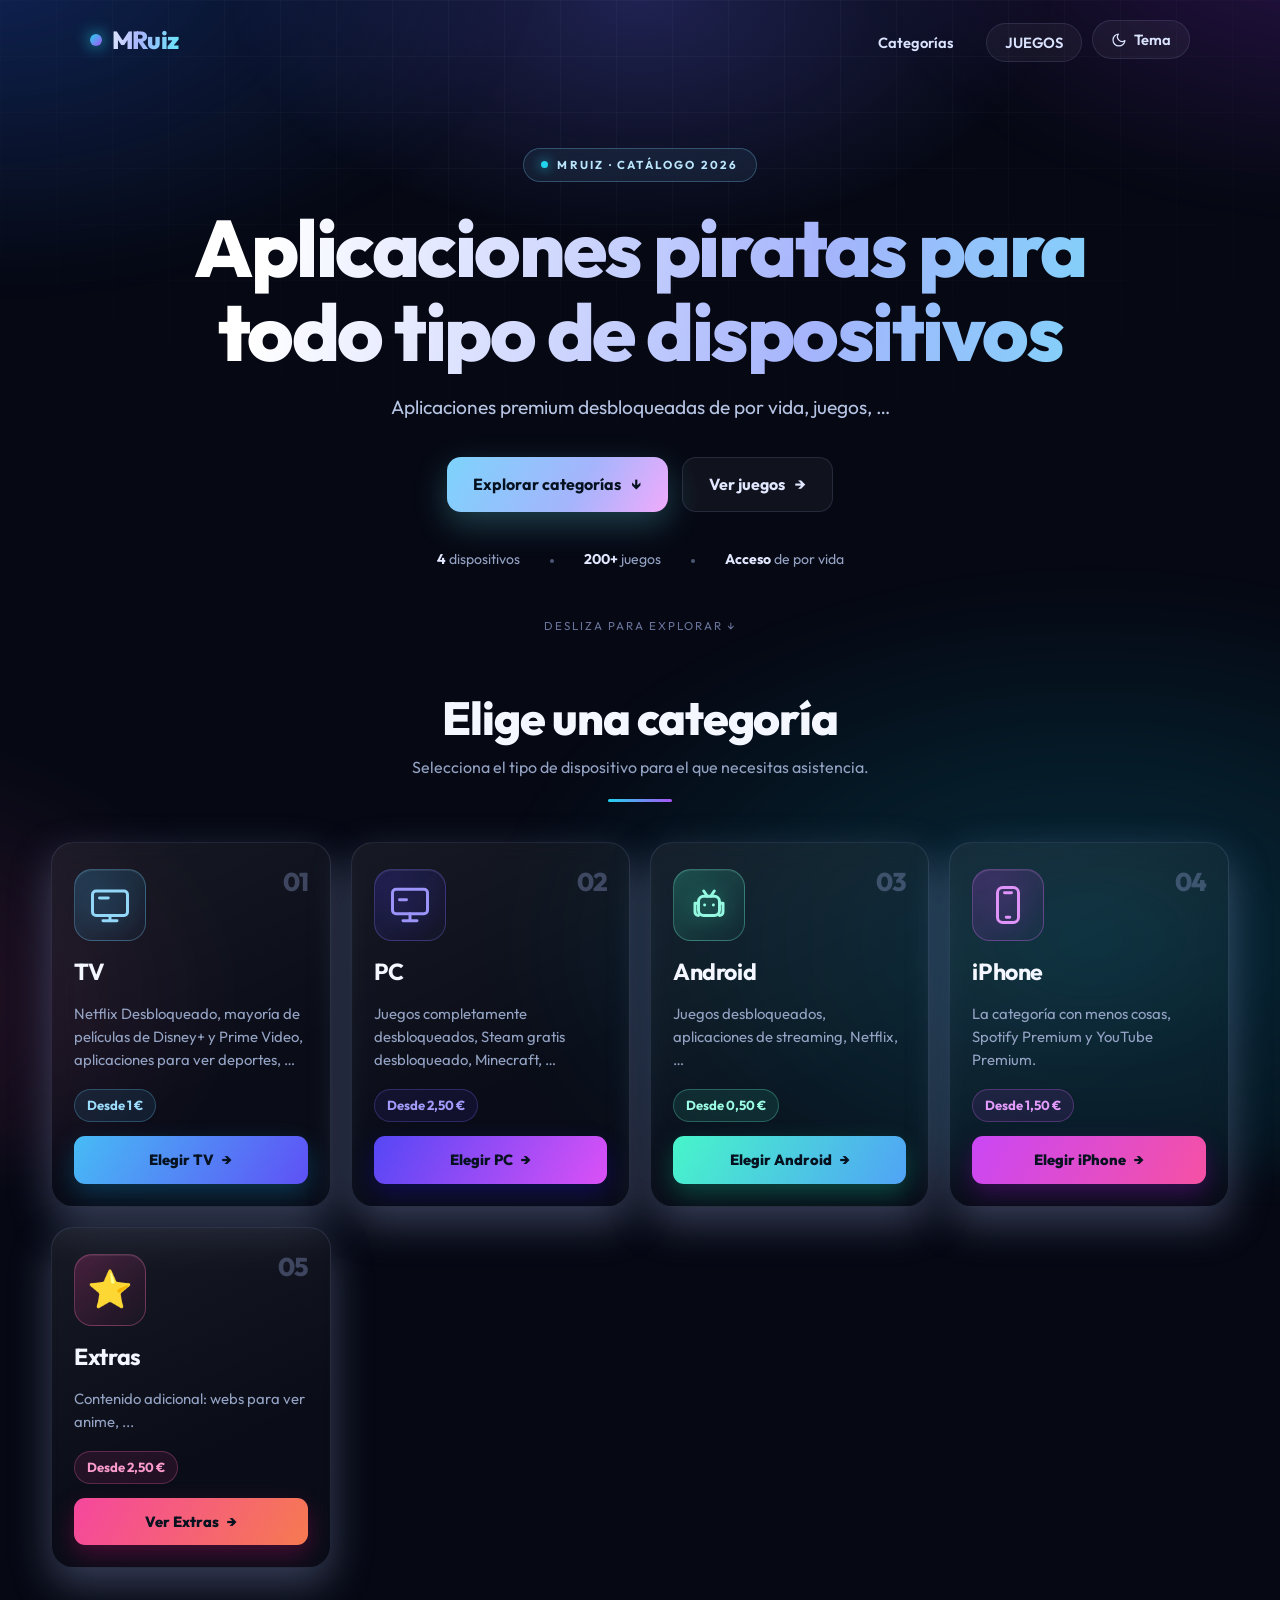
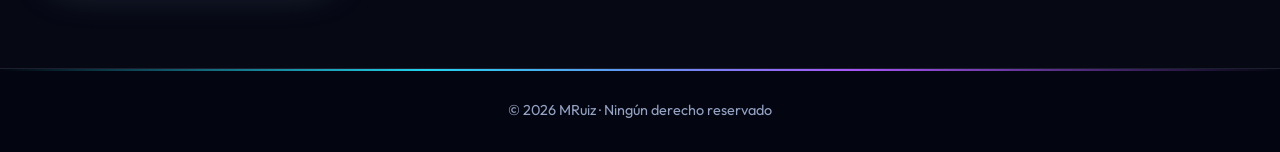
==== commit 819f076c: "caca" ====
--- a/index.html
+++ b/index.html
@@ -5,12 +5,14 @@
   <base target="_top">
 
   <meta charset="UTF-8">
+  <script src="assets/theme-init.js"></script>
   <meta name="viewport" content="width=device-width, initial-scale=1.0">
   <meta name="theme-color" content="#060914">
   <meta name="description" content="MRuiz - Aplicaciones premium desbloqueadas para TV, PC, Android e iPhone.">
 
   <title>MRuiz</title>
   <link rel="icon" type="image/png" href="favicon.png">
+  <link rel="stylesheet" href="assets/global-theme.css">
 
   <style>
     @import url('https://fonts.googleapis.com/css2?family=Outfit:wght@400;500;600;700;800&display=swap');
@@ -21,8 +23,38 @@
       --border: rgba(148, 163, 214, 0.16);
       --text: #f4f7ff;
       --muted: #94a3c4;
+      --nav-text: #dbe4ff;
+      --strong-text: #e2e8ff;
+      --accent-soft: #bae6fd;
+      --body-text: #b6c4e4;
+      --grid-line: rgba(255, 255, 255, 0.035);
+      --header-glow: rgba(99, 102, 241, 0.28);
+      --title-gradient: linear-gradient(100deg, #ffffff 5%, #a5b4fc 35%, #67e8f9 62%, #f0abfc 95%);
+      --card-bg: linear-gradient(155deg, rgba(255, 255, 255, 0.07), rgba(255, 255, 255, 0.02) 65%);
+      --card-glow: rgba(148, 163, 214, 0.35);
+      --footer-bg: rgba(4, 7, 16, 0.85);
       --cyan: #22d3ee;
       --violet: #a855f7;
+      color-scheme: dark;
+    }
+
+    :root[data-theme="light"] {
+      --bg: #f6f8fc;
+      --panel: rgba(15, 23, 42, 0.04);
+      --border: rgba(15, 23, 42, 0.14);
+      --text: #0f172a;
+      --muted: #52627c;
+      --nav-text: #24324a;
+      --strong-text: #111c31;
+      --accent-soft: #0369a1;
+      --body-text: #40506b;
+      --grid-line: rgba(15, 23, 42, 0.05);
+      --header-glow: rgba(99, 102, 241, 0.16);
+      --card-bg: linear-gradient(155deg, #ffffff, rgba(255, 255, 255, 0.72) 65%);
+      --card-glow: rgba(15, 23, 42, 0.18);
+      --title-gradient: linear-gradient(100deg, #0f172a 5%, #4338ca 35%, #0891b2 62%, #a21caf 95%);
+      --footer-bg: rgba(255, 255, 255, 0.85);
+      color-scheme: light;
     }
 
     * {
@@ -61,6 +93,14 @@
       animation: drift 24s ease-in-out infinite alternate;
     }
 
+    :root[data-theme="light"] body::before {
+      background:
+        radial-gradient(38% 32% at 18% 16%, rgba(37, 99, 235, 0.16), transparent 70%),
+        radial-gradient(34% 30% at 84% 12%, rgba(147, 51, 234, 0.13), transparent 70%),
+        radial-gradient(42% 36% at 72% 84%, rgba(6, 182, 212, 0.11), transparent 70%),
+        radial-gradient(30% 28% at 10% 88%, rgba(236, 72, 153, 0.08), transparent 70%);
+    }
+
     body::after {
       content: "";
       position: fixed;
@@ -68,8 +108,8 @@
       z-index: -1;
       pointer-events: none;
       background-image:
-        linear-gradient(rgba(255, 255, 255, 0.035) 1px, transparent 1px),
-        linear-gradient(90deg, rgba(255, 255, 255, 0.035) 1px, transparent 1px);
+        linear-gradient(var(--grid-line) 1px, transparent 1px),
+        linear-gradient(90deg, var(--grid-line) 1px, transparent 1px);
       background-size: 56px 56px;
       -webkit-mask-image: radial-gradient(ellipse 85% 65% at 50% 0%, #000 15%, transparent 85%);
       mask-image: radial-gradient(ellipse 85% 65% at 50% 0%, #000 15%, transparent 85%);
@@ -88,7 +128,7 @@
       width: 900px;
       height: 520px;
       transform: translateX(-50%);
-      background: radial-gradient(ellipse, rgba(99, 102, 241, 0.28), transparent 65%);
+      background: radial-gradient(ellipse, var(--header-glow), transparent 65%);
       pointer-events: none;
       animation: breathe 8s ease-in-out infinite alternate;
     }
@@ -126,9 +166,11 @@
       animation: pulse 2.4s ease-in-out infinite;
     }
 
-    nav a {
-      color: #dbe4ff;
+    nav a,
+    .theme-toggle {
+      color: var(--nav-text);
       text-decoration: none;
+      font-family: inherit;
       font-weight: 600;
       font-size: 0.92rem;
       margin-left: 10px;
@@ -138,8 +180,9 @@
       transition: color 0.25s, border-color 0.25s, background 0.25s, transform 0.25s;
     }
 
-    nav a:hover {
-      color: #fff;
+    nav a:hover,
+    .theme-toggle:hover {
+      color: var(--text);
       text-decoration: none;
       border-color: rgba(103, 232, 249, 0.45);
       background: rgba(103, 232, 249, 0.08);
@@ -147,9 +190,34 @@
     }
 
     nav a.nav-juegos {
-      border-color: rgba(148, 163, 214, 0.3);
-      background: rgba(255, 255, 255, 0.05);
-    }
+      border-color: var(--border);
+      background: var(--panel);
+    }
+
+    .theme-toggle {
+      display: inline-flex;
+      align-items: center;
+      gap: 7px;
+      border-color: var(--border);
+      background: var(--panel);
+      cursor: pointer;
+    }
+
+    .theme-toggle svg {
+      width: 16px;
+      height: 16px;
+      flex: none;
+      fill: none;
+      stroke: currentColor;
+      stroke-width: 1.8;
+      stroke-linecap: round;
+      stroke-linejoin: round;
+    }
+
+    .theme-toggle .icon-sun,
+    :root[data-theme="light"] .theme-toggle .icon-moon { display: none; }
+
+    :root[data-theme="light"] .theme-toggle .icon-sun { display: block; }
 
     .hero {
       position: relative;
@@ -168,7 +236,7 @@
       border-radius: 999px;
       background: rgba(125, 211, 252, 0.08);
       backdrop-filter: blur(8px);
-      color: #bae6fd;
+      color: var(--accent-soft);
       font-size: 0.72rem;
       font-weight: 700;
       letter-spacing: 2.2px;
@@ -190,7 +258,7 @@
       font-weight: 800;
       line-height: 1.05;
       letter-spacing: -2.5px;
-      background: linear-gradient(100deg, #ffffff 5%, #a5b4fc 35%, #67e8f9 62%, #f0abfc 95%);
+      background: var(--title-gradient);
       background-size: 200% auto;
       -webkit-background-clip: text;
       background-clip: text;
@@ -201,7 +269,7 @@
     .hero p {
       max-width: 650px;
       margin: 0 auto;
-      color: #b6c4e4;
+      color: var(--body-text);
       font-size: clamp(1rem, 2vw, 1.2rem);
       animation: fadeUp 0.8s 0.25s both;
     }
@@ -257,9 +325,9 @@
     }
 
     .btn-ghost {
-      color: #e2e8ff;
-      border: 1px solid rgba(148, 163, 214, 0.32);
-      background: rgba(255, 255, 255, 0.04);
+      color: var(--strong-text);
+      border: 1px solid var(--border);
+      background: var(--panel);
       backdrop-filter: blur(8px);
     }
 
@@ -281,7 +349,7 @@
     }
 
     .hero-stats b {
-      color: #e2e8ff;
+      color: var(--strong-text);
       font-weight: 700;
     }
 
@@ -356,8 +424,8 @@
       padding: 26px 22px 22px;
       border: 1px solid var(--border);
       border-radius: 22px;
-      background: linear-gradient(155deg, rgba(255, 255, 255, 0.07), rgba(255, 255, 255, 0.02) 65%);
-      box-shadow: 0 16px 40px rgba(0, 0, 0, 0.25);
+      background: var(--card-bg);
+      box-shadow: 0 16px 40px var(--card-glow);
       backdrop-filter: blur(12px);
       overflow: hidden;
       opacity: 0;
@@ -503,6 +571,12 @@
       color: hsl(var(--hue) 95% 80%);
       font-size: 0.82rem;
       font-weight: 700;
+    }
+
+    :root[data-theme="light"] .preu {
+      border-color: hsl(var(--hue) 75% 45% / 0.3);
+      background: hsl(var(--hue) 80% 50% / 0.12);
+      color: hsl(var(--hue) 80% 32%);
     }
 
     .boto-categoria {
@@ -544,7 +618,7 @@
       position: relative;
       padding: 30px 20px;
       border-top: 1px solid var(--border);
-      background: rgba(4, 7, 16, 0.85);
+      background: var(--footer-bg);
       color: var(--muted);
       text-align: center;
       font-size: 0.9rem;
@@ -701,7 +775,7 @@
         <article class="targeta">
           <div class="card-top">
             <div class="icon-wrap">
-              <img src="https://i.imgur.com/5AuU44c.png" alt="PC" onerror="this.style.display='none';this.nextElementSibling.style.display='block'">
+              <img src="https://imgur.com/seAUYYR.png" alt="PC" onerror="this.style.display='none';this.nextElementSibling.style.display='block'">
               <svg class="fallback-icon" viewBox="0 0 24 24" aria-hidden="true">
                 <rect x="2" y="3" width="20" height="14" rx="2"></rect>
                 <path d="M8 21h8M12 17v4M6 9h4"></path>
@@ -813,6 +887,8 @@
     © 2026 MRuiz · Ningún derecho reservado
   </footer>
 
+  <script src="assets/theme-toggle.js"></script>
+
   <script>
     const tarjetas = document.querySelectorAll('.targeta');
 
--- a/assets/global-theme.css
+++ b/assets/global-theme.css
@@ -0,0 +1,104 @@
+/* ============================================================
+   MRuiz · tema claro opcional para páginas con estilos propios
+   El tema oscuro existente se mantiene por defecto.
+   ============================================================ */
+
+:root[data-theme="light"] {
+  color-scheme: light;
+  --bg: #f6f8fc;
+  --text: #0f172a;
+  --muted: #52627c;
+}
+
+:root[data-theme="light"] body {
+  background: #f6f8fc;
+  color: #0f172a;
+}
+
+/* Texto negro sólido en tema claro: sin degradados, animaciones intactas */
+:root[data-theme="light"] .logo,
+:root[data-theme="light"] .hero h1,
+:root[data-theme="light"] .hero h2,
+:root[data-theme="light"] .titol-seccio h2,
+:root[data-theme="light"] .card-glyph {
+  background: none;
+  color: #000000;
+  -webkit-text-fill-color: #000000;
+}
+
+/* Botón de intercambio de tema */
+.theme-toggle {
+  display: inline-flex;
+  align-items: center;
+  justify-content: center;
+  gap: 7px;
+  padding: 9px 18px;
+  border: 1px solid rgba(148, 163, 214, 0.3);
+  border-radius: 999px;
+  background: rgba(255, 255, 255, 0.06);
+  color: #dbe4ff;
+  font-family: inherit;
+  font-size: 0.9rem;
+  font-weight: 600;
+  text-decoration: none;
+  cursor: pointer;
+  transition: color 0.25s, border-color 0.25s, background 0.25s, box-shadow 0.25s, transform 0.25s;
+}
+
+.theme-toggle:hover {
+  color: #fff;
+  border-color: rgba(103, 232, 249, 0.6);
+  background: rgba(103, 232, 249, 0.1);
+  box-shadow: 0 0 22px rgba(34, 211, 238, 0.18);
+  transform: translateY(-2px);
+}
+
+.theme-toggle svg {
+  width: 16px;
+  height: 16px;
+  flex: none;
+  fill: none;
+  stroke: currentColor;
+  stroke-width: 1.8;
+  stroke-linecap: round;
+  stroke-linejoin: round;
+}
+
+.theme-toggle .icon-sun,
+:root[data-theme="light"] .theme-toggle .icon-moon { display: none; }
+
+:root[data-theme="light"] .theme-toggle .icon-sun { display: block; }
+
+.theme-toggle.theme-floating {
+  position: fixed;
+  top: 16px;
+  right: 16px;
+  z-index: 9999;
+  width: 46px;
+  height: 46px;
+  padding: 0;
+  background: #0f172a;
+  border-color: rgba(148, 163, 214, 0.35);
+  box-shadow: 0 8px 26px rgba(0, 0, 0, 0.35);
+  backdrop-filter: blur(14px) saturate(140%);
+}
+
+:root[data-theme="light"] .theme-toggle,
+:root[data-theme="light"] .theme-toggle.theme-floating {
+  border-color: rgba(15, 23, 42, 0.16);
+  background: #ffffff;
+  color: #24324a;
+  box-shadow: 0 8px 26px rgba(15, 23, 42, 0.12);
+}
+
+:root[data-theme="light"] .theme-toggle:hover {
+  color: #0f172a;
+  border-color: rgba(37, 99, 235, 0.5);
+  box-shadow: 0 8px 26px rgba(37, 99, 235, 0.18);
+}
+
+/* Juegos a pantalla completa: no alterar el lienzo del juego */
+:root[data-theme="light"] canvas,
+:root[data-theme="light"] iframe {
+  filter: none;
+}
